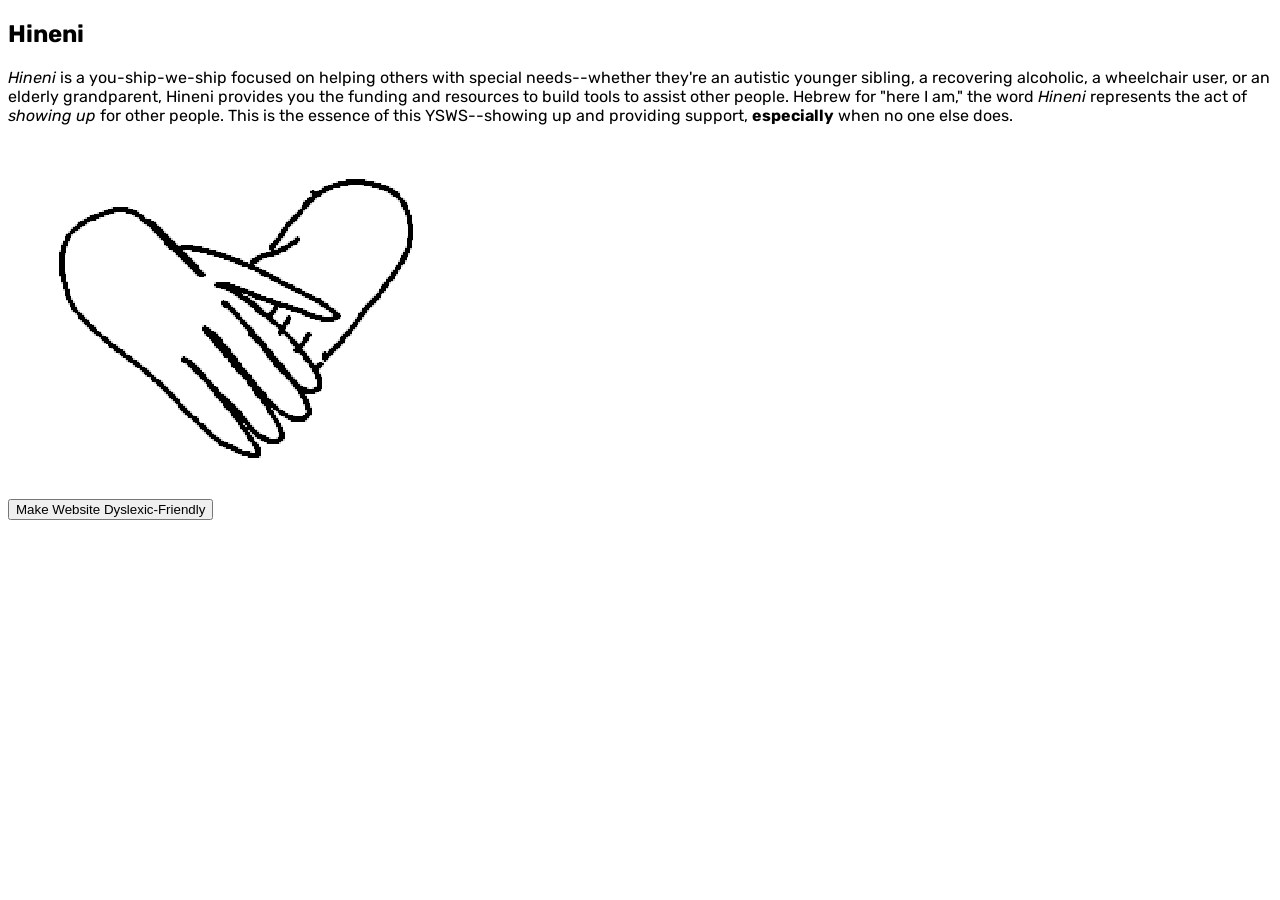
==== index.html @ 04687236 "added title and body text!" ====
<!DOCTYPE html>
<html lang="en">
<head>
    <meta charset="UTF-8">
    <meta name="viewport" content="width=device-width, initial-scale=1.0">
    <link rel="preconnect" href="https://fonts.googleapis.com">
    <link rel="preconnect" href="https://fonts.gstatic.com" crossorigin>
    <link href="https://fonts.googleapis.com/css2?family=Playwrite+IE:wght@100..400&display=swap" rel="stylesheet">
    <link href="https://fonts.googleapis.com/css2?family=Playwrite+IE:wght@100..400&family=Rubik:ital,wght@0,300..900;1,300..900&display=swap" rel="stylesheet">
    <link href="https://fonts.googleapis.com/css2?family=Comic+Neue:ital,wght@0,300;0,400;0,700;1,300;1,400;1,700&family=Playwrite+IE:wght@100..400&family=Rubik:ital,wght@0,500;1,500&display=swap" rel="stylesheet">
    <style>
        body { 
            font-family: "Playwrite Ireland", "Rubik", "Comic Neue", "sans-serif";
                        background-color: var(--background-color);
        }
    </style>

    <link rel="stylesheet" href="styles.css">
    <title>Hineni</title>
</head>
<body>
    <nav> <!-- navigation bar -->

    </nav>


    <!-- MAIN AREA -->
    <main>
        <!-- FIRST LOOK SECTION is basically the section with the title & body paragraph el oh el -->
        <section class = "first-look">
            <div class = "first-text">
                <h2>
                    Hineni
                </h2>
                <p>
                    <i>Hineni</i> is a you-ship-we-ship focused on helping others with special needs--whether they're an autistic younger sibling, a recovering alcoholic, a wheelchair user, or an elderly grandparent, Hineni provides you the funding and resources to build tools to assist other people. 
                    Hebrew for "here I am," the word <i>Hineni</i> represents the act of <i>showing up</i> for other people. This is the essence of this YSWS--showing up and providing support, <strong>especially</strong> when no one else does.
                </p>
            </div>
            <div class = "ysws-logo">
                <img src="images/temp_hineni_logo.png" alt="">
            </div>
        </section>
        <section class = "dyslexic-button">
            <button id = "DyslexicFont">
                Make Website Dyslexic-Friendly
            </button>
            <script src = "script.js"></script>
        </section>
    </main>

</body>
</html>
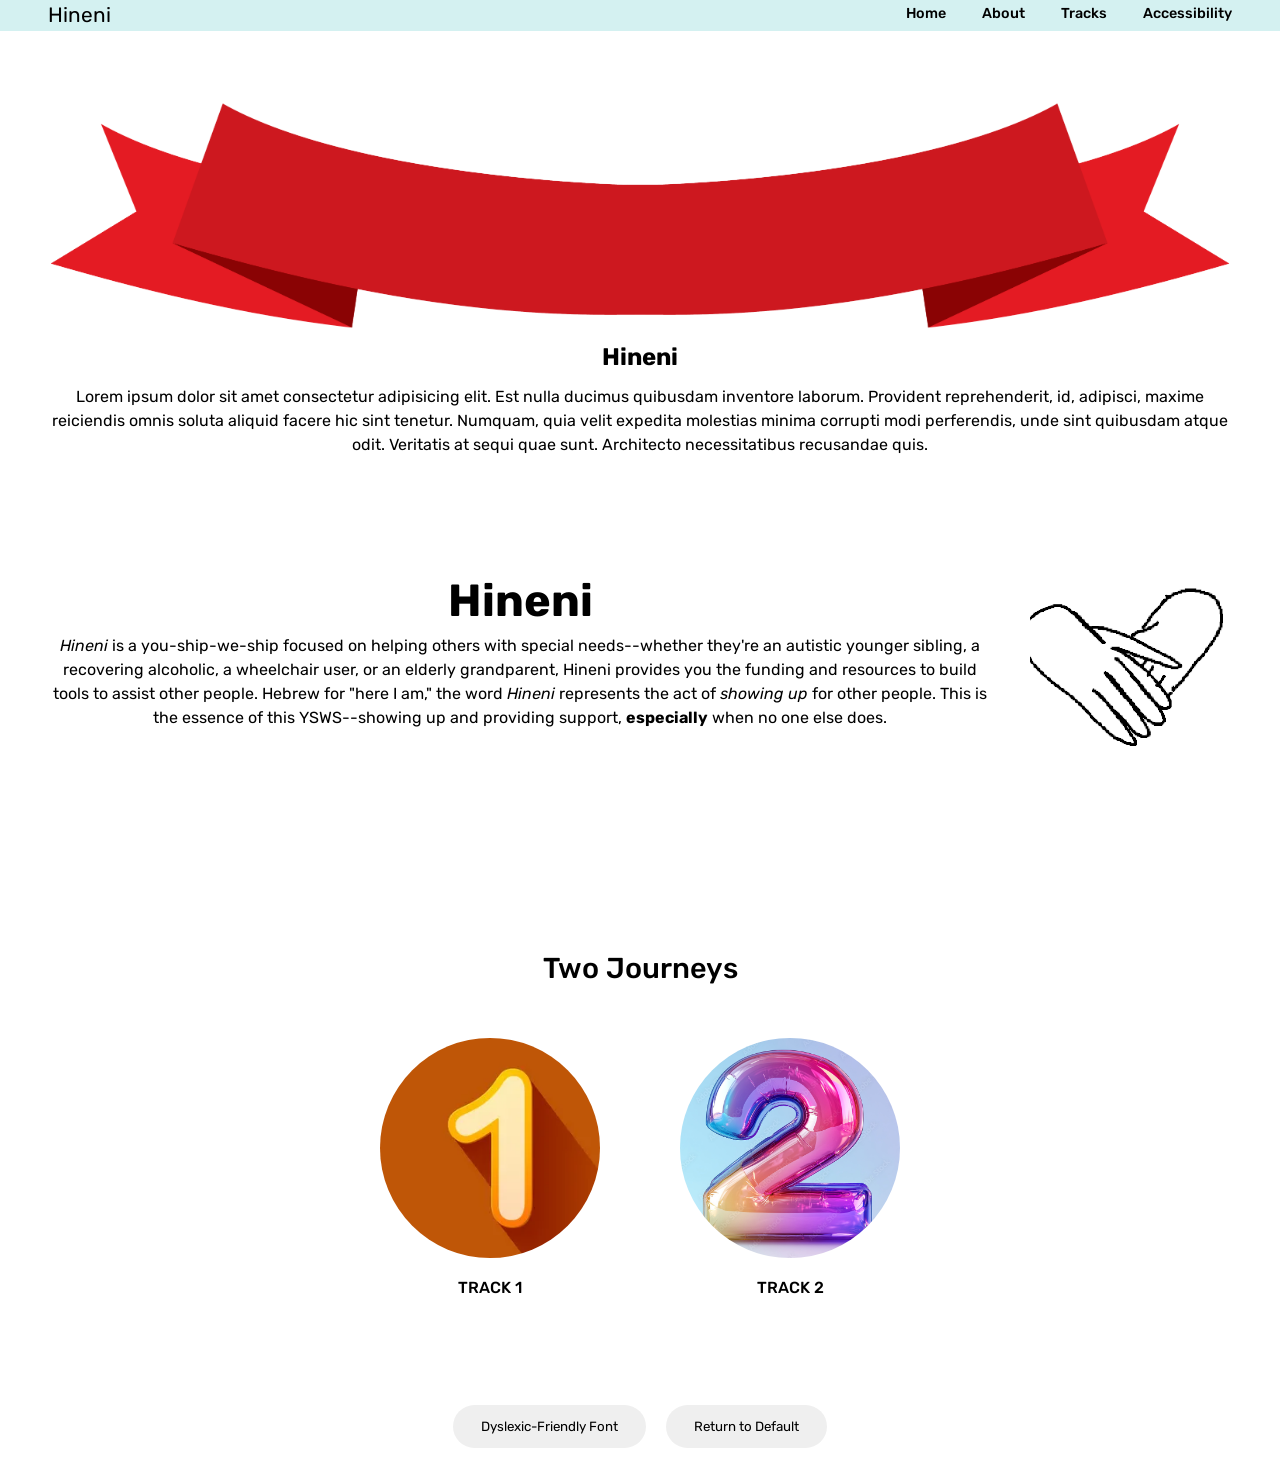
==== commit 289dca11: "i dont know web dev." ====
--- a/index.html
+++ b/index.html
@@ -19,15 +19,34 @@
     <title>Hineni</title>
 </head>
 <body>
-    <nav> <!-- navigation bar -->
-
+    <nav class = "navigation-bar"> <!-- navigation bar -->
+        <a href="#" class = "navigation">
+            Hineni
+        </a>
+        <div class = "navigation-links"> <!-- a few navigation links specifically so that you can scroll down easier -->
+            <a href="#home">Home</a>
+            <a href="#about">About</a>
+            <a href="#tracks">Tracks</a>
+            <a href="#accessibility">Accessibility</a>
+        </div>
     </nav>
 
 
     <!-- MAIN AREA -->
     <main>
+        <!-- HERO SECTION basically just the part where it's briefly explained -->
+        <section id = "home" class = "home-section">
+            <div class = "home-image">
+                <img src="images/red-banner-png-7.png" alt="">
+            </div>
+
+            <h1 class = "home-title">Hineni</h1>
+            <p class = "home-text">Lorem ipsum dolor sit amet consectetur adipisicing elit. Est nulla ducimus quibusdam inventore laborum. Provident reprehenderit, id, adipisci, maxime reiciendis omnis soluta aliquid facere hic sint tenetur. Numquam, quia velit expedita molestias minima corrupti modi perferendis, unde sint quibusdam atque odit. Veritatis at sequi quae sunt. Architecto necessitatibus recusandae quis.</p>
+
+        </section>
+        
         <!-- FIRST LOOK SECTION is basically the section with the title & body paragraph el oh el -->
-        <section class = "first-look">
+        <section id = "about" class = "first-look">
             <div class = "first-text">
                 <h2>
                     Hineni
@@ -41,12 +60,53 @@
                 <img src="images/temp_hineni_logo.png" alt="">
             </div>
         </section>
-        <section class = "dyslexic-button">
-            <button id = "DyslexicFont">
-                Make Website Dyslexic-Friendly
-            </button>
+
+
+
+        <!-- 
+        SECTION 3: PROJECTS/TRACKS AND STUFF 
+        -->
+        <!-- i want this to look like there's two circles, each one taking u to a diff "track" of this ysws -->
+        <section id = "tracks" class = "circles">
+            <h2 class = "tracks-heading">Two Journeys</h2> <!-- this part is the title of the two circles, each of which is a diff track -->
+            <div class = "container"> <!-- the section for all teh content -->
+                <a href="track1.html" class = "track-1">
+                    <div class = "track-1-card">
+                        <img src="images/one-vector.webp" alt="Track1Project" class = "track-1-image">
+                        <span class = "track-1-label">Track 1</span>
+                    </div>
+                </a>
+                <a href="track2.html" class = "track-2">
+                    <div class = "track-2-card">
+                        <img src="images/2-stockimage.jpg" alt="" class = "track-2-image">
+                        <span class = "track-2-label">Track 2</span>
+                    </div>
+
+                </a>
+            </div>
+
+        </section>
+
+
+
+
+        <!-- 
+        SECTION LAST PART
+        dyslexia button 
+         -->
+        <section id = "accessibility" class = "accessibility-section">
+            <div class = "font-buttons">
+                <button id = "DyslexicFont" class = "dyslexic-button">
+                    <span class = "dyslexia-button-text">Dyslexic-Friendly Font</span>
+                </button>
+                <button id = "ReturnDefault" class = "default-button">
+                    Return to Default
+                </button>
+            </div>
             <script src = "script.js"></script>
+                <!-- <script src = "script.js"></script> -->
         </section>
+
     </main>
 
 </body>
--- a/styles.css
+++ b/styles.css
@@ -0,0 +1,274 @@
+:root { 
+    --text-color: #000000; 
+    --background-color: #FFFFFF; 
+    --link-color: #4a76ee; 
+    --nav-bg: #d4f1f1; 
+    --transition: 0.3s
+}
+
+* { 
+    margin: 0; 
+    padding: 0; 
+    box-sizing: border-box; 
+}
+
+html { 
+    scroll-behavior: smooth; /* smooth the scrolling when you click from one button to another and scroll down a page and stuff*/
+}
+
+body { 
+    font-family: "Playwrite Ireland", "Rubik", "Comic Neue", "sans-serif";
+    background-color: var(--background-color);
+    color: var(--text-color);
+    line-height: 1.5; 
+}
+/* 
+.first-look { 
+    text-
+} */
+
+button {
+    font-family: inherit;
+}
+
+img { 
+    display: block; 
+    max-width: 100%; 
+}
+
+/* now onto the NAVIGATION BAR !!! */
+.navigation-bar { /* some typical all things navbar */
+    position: sticky; /* makes the nav bar stick on top */
+    top: 5; 
+    display: flex;
+    align-items: center; 
+    justify-content: space-between;
+    padding: 0 48px;
+    background: var(--nav-bg);
+    /* border-box: 1px solid #000000; */
+}
+
+.navigation-bar .navigation { 
+    font-size: 1.3rem;
+    text-decoration: none; 
+    font-weight: 400; 
+    color: var(--text-color)
+}
+
+.navigation-bar .navigation:hover { 
+    color: var(--link-color);
+}
+
+.navigation { 
+    transition: var(--transition);
+}
+
+.navigation-bar .navigation-links { 
+    font-size: 0.9rem; 
+    gap: 36px;
+    display: flex; 
+    align-items: center;
+    transition: 0.5s;
+}
+
+.navigation-bar .navigation-links a { 
+    font-weight: 500; 
+    text-decoration: none; 
+    padding-bottom: 2px;
+    border-bottom: 2px solid transparent;
+    color: var(--text-color);
+}
+
+.navigation-bar .navigation-links a:hover { 
+    color: var(--link-color);
+}
+
+.navigation-links { 
+    display: flex; 
+    gap: 36px; 
+    align-items: center;
+}
+
+.navigation-links a{ 
+    transition: var(--transition);
+}
+
+
+/* 
+SECTION: THE TOPMOST PART ISH RIGHT BELOW BANNER
+*/
+
+.home-section { 
+    display: flex; 
+    flex-direction: column; 
+    align-items: center; /* aligns the "Hineni" right at the center below the banner */
+    padding: 60px 40px 60px;
+    gap: 0;
+}
+
+.home-section .home-image { 
+    width: 100%; 
+    overflow: hidden;    
+}
+
+.home-section .home-text { 
+    text-align: center; 
+    margin-top: 10px; 
+}
+
+
+
+
+.first-look { 
+    display: flex; /* flexbox display */
+    justify-self: space; 
+    justify-content: center; 
+    text-align: center; /* have the text align in the center based on the height of its parent element */
+    padding: 0 50px; /* no padding on the y-axis, 50 px padding on the x-axis to match our nav bar */
+    margin: 50px 0; /* add spacing between the nav bar and the next section: 50 px on the y-axis, 0 on the x-axis */
+    margin-bottom: 100px; /* gap between hero and next section */
+    gap: 40px; /* a gap of about 40 px between the text and the image */
+}
+
+.first-look .first-text h2 { 
+    text-align: center;
+    font-size: 45px; 
+}
+
+.first-look .first-text { 
+    margin-bottom: 16px; 
+}
+
+.first-look .ysws-logo { 
+    flex-shrink: 0; 
+    width: 200px; 
+    height: 200px; 
+    overflow: hidden; 
+}
+
+.ysws-logo img { 
+    width: 100%; 
+    height: 100%; 
+    object-fit: cover; 
+}
+
+
+/*
+THE TRACKS SECTION -- CIRCLES YAY
+*/
+.circles { 
+    padding: 80px 48px; 
+    display: flex; 
+    flex-direction: column;
+    align-items: center; 
+    gap: 48px; 
+    background-color: var(--background-color);
+}
+
+.tracks-heading { 
+    font-size: 1.8rem; 
+    font-weight: 500; 
+    text-align: center;
+}
+
+.container { 
+    display: flex; 
+    gap: 80px; 
+    justify-content: center; 
+    align-items: center;
+    flex-wrap: wrap;
+}
+
+.track-1 { 
+    text-decoration: none; 
+    color: inherit;
+}
+
+.track-1-card { 
+    display: flex; 
+    flex-direction: column; /* puts "track 1" on the bottom of the image instead of on the side */
+    align-items: center; 
+    gap: 18px; 
+    cursor: pointer;
+}
+
+.track-1-image { 
+    width: 220px; 
+    height: 220px; 
+    object-fit: cover; 
+    border-radius: 50%; 
+}
+
+.track-1-label { 
+    text-decoration: none; 
+    text-transform: uppercase;
+    text-align: center; 
+    font-weight: 500; 
+}
+
+/* TRACK 2 LABEL */
+.track-2 { 
+    text-decoration: none; 
+    color: inherit;
+}
+
+.track-2-card { 
+    display: flex; 
+    flex-direction: column; /* puts "track 1" on the bottom of the image instead of on the side */
+    align-items: center; 
+    gap: 18px; 
+    cursor: pointer;
+}
+
+.track-2-image { 
+    width: 220px; 
+    height: 220px; 
+    object-fit: cover; 
+    border-radius: 50%; 
+}
+
+.track-2-label { 
+    text-decoration: none; 
+    text-transform: uppercase;
+    text-align: center; 
+    font-weight: 500; 
+}
+
+
+
+/*
+SECTION: ACCESSIBILITY (the dyslexia font) 
+*/
+.accessibility-section { 
+    padding: 25px 20px 25px; 
+    flex-direction: column; 
+    align-items: center; 
+    gap: 32px;
+}
+
+.font-buttons { 
+    display: flex; 
+    gap: 20px; 
+    flex-wrap: wrap; 
+    justify-content: center;
+}
+
+.dyslexic-button { 
+    display: flex; 
+    align-items: center; 
+    gap: 12px;
+    padding: 14px 28px;
+    border: none;
+    border-radius: 50px;
+    cursor: pointer;
+}
+
+.default-button { 
+    display: flex; 
+    align-items: center; 
+    gap: 12px;
+    padding: 14px 28px;
+    border: none;
+    border-radius: 50px;
+    cursor: pointer;
+}
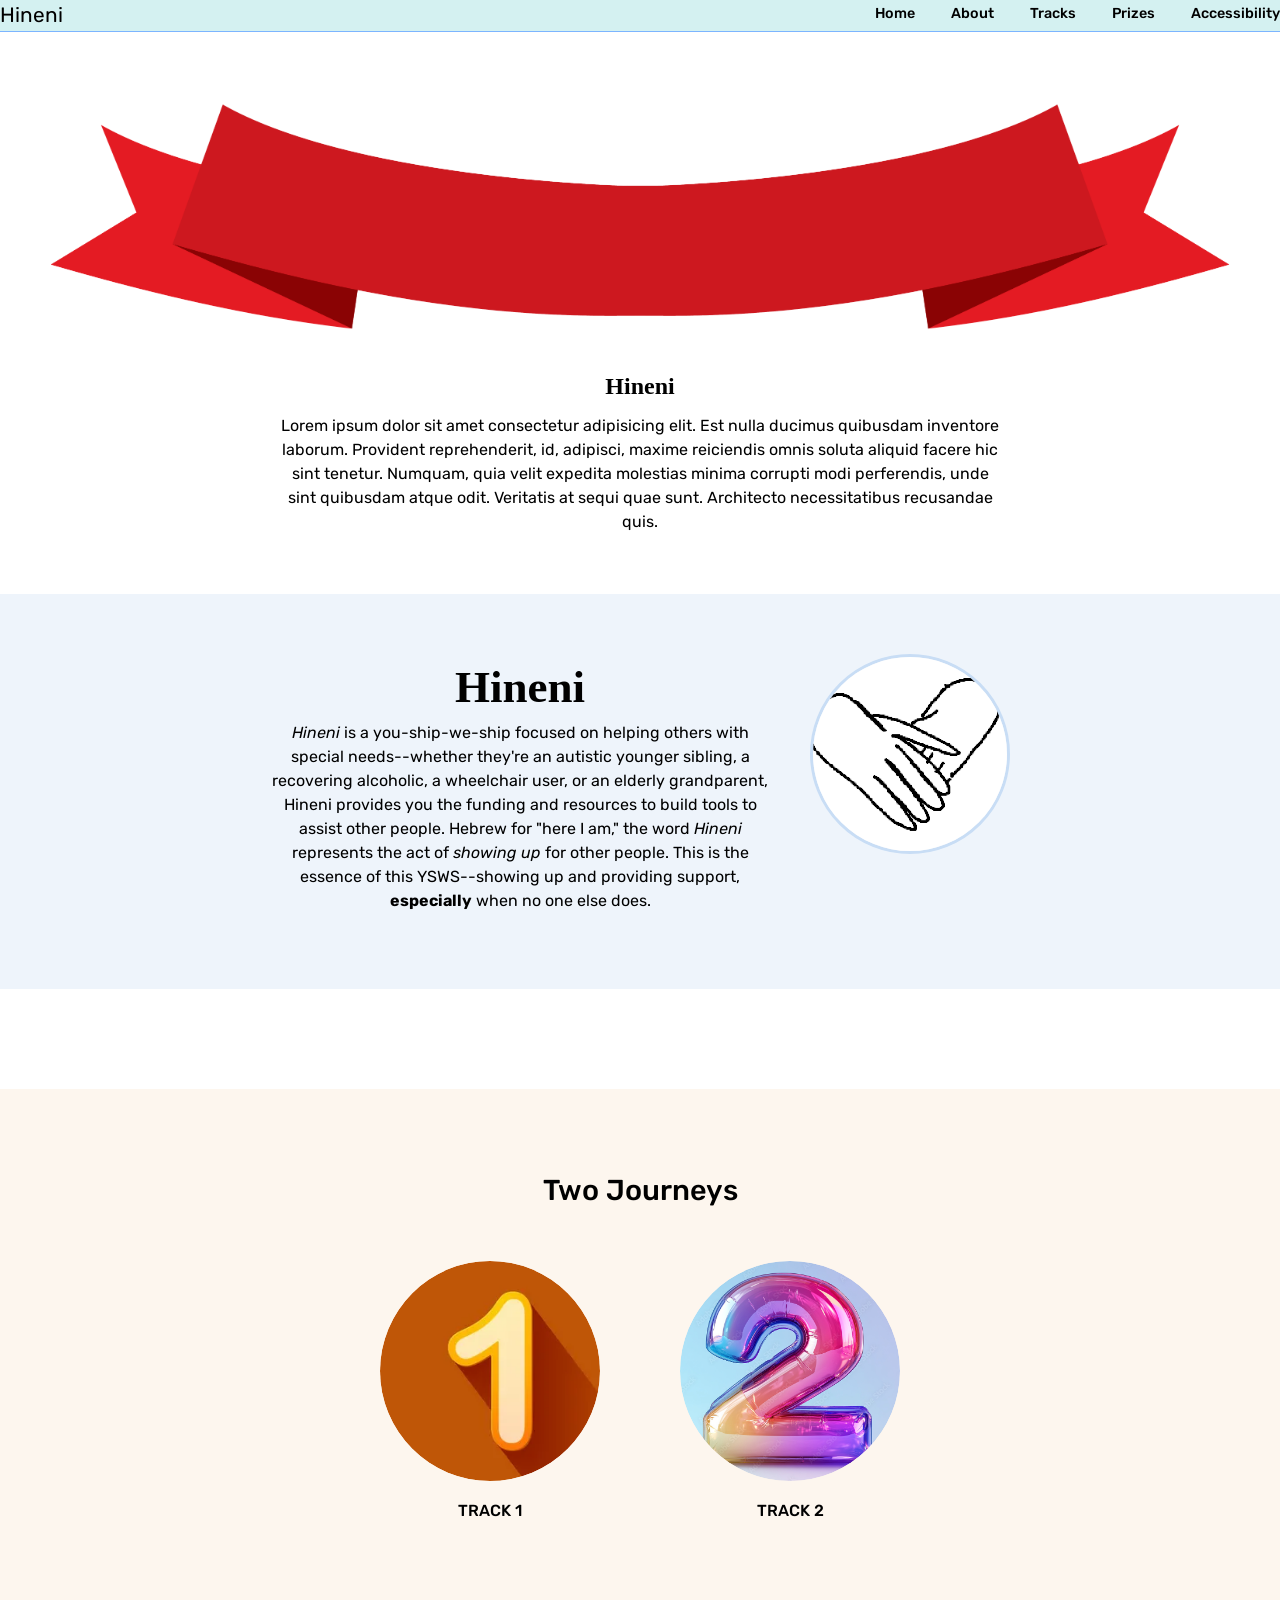
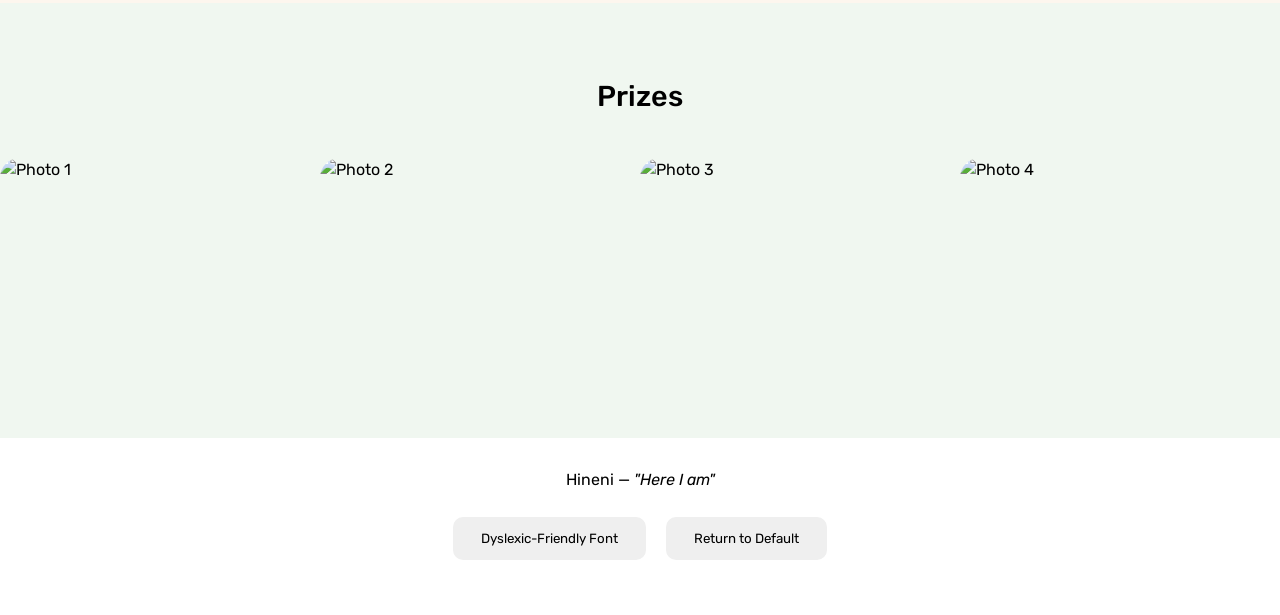
==== commit 8b6c9feb: "added track 1 and track 2 webpage it's now a multi page website woah" ====
--- a/index.html
+++ b/index.html
@@ -27,7 +27,8 @@
             <a href="#home">Home</a>
             <a href="#about">About</a>
             <a href="#tracks">Tracks</a>
-            <a href="#accessibility">Accessibility</a>
+            <a href="#prizes">Prizes</a>
+            <a ref="#accessibility">Accessibility</a>
         </div>
     </nav>
 
@@ -72,29 +73,79 @@
             <div class = "container"> <!-- the section for all teh content -->
                 <a href="track1.html" class = "track-1">
                     <div class = "track-1-card">
-                        <img src="images/one-vector.webp" alt="Track1Project" class = "track-1-image">
+                        <div class = "track-1-wrapper">
+                            <img src="images/one-vector.webp" alt="Track1Project" class = "track-1-image">
+                            <div class = "track-1-hover">
+                                <img src="images/counting-one.jpg" alt="Track 1 preview" class = "track-hover-img">
+                                <span class = "track-hover-label">The Compact</span>
+                            </div>
+                        </div>
                         <span class = "track-1-label">Track 1</span>
                     </div>
                 </a>
                 <a href="track2.html" class = "track-2">
                     <div class = "track-2-card">
-                        <img src="images/2-stockimage.jpg" alt="" class = "track-2-image">
+                        <div class = "track-2-wrapper">
+                            <img src="images/2-stockimage.jpg" alt="" class = "track-2-image">
+                            <div class = "track-2-hover">
+                                <img src="images/counting-two.webp" alt="" class = "track-hover-img">
+                                <span class = "track-hover-label">Kairos</span>
+                            </div>
+                        </div>
                         <span class = "track-2-label">Track 2</span>
                     </div>
-
                 </a>
             </div>
 
         </section>
 
+        <!-- 
+        --
+        PRIZES SECTION HERE
+        --
+        i want an infinite carousel type thing with images yk
+        -->
+        <section id = "prizes" class = "prizes-section">
+            <h2 class = "prizes-heading">Prizes</h2>
+            <div class = "prizes-track-wrapper">
+                <div class = "prizes-track">
+                    <!-- A S**T TON OF IMAGES BECAUSE I DONT KNOW HOW ELSE TO DO THIS -->
+                    <div class="prizes-item"><img src="https://placehold.co/300x200/d4e0f7/4a76ee?text=Photo+1" alt="Photo 1"></div>
+                    <div class="prizes-item"><img src="https://placehold.co/300x200/f7d4d4/bf5a5a?text=Photo+2" alt="Photo 2"></div>
+                    <div class="prizes-item"><img src="https://placehold.co/300x200/d4f1e0/3a9a5c?text=Photo+3" alt="Photo 3"></div>
+                    <div class="prizes-item"><img src="https://placehold.co/300x200/f7f0d4/b89a30?text=Photo+4" alt="Photo 4"></div>
+                    <div class="prizes-item"><img src="https://placehold.co/300x200/ead4f7/8040b0?text=Photo+5" alt="Photo 5"></div>
+                    <div class="prizes-item"><img src="https://placehold.co/300x200/d4eef7/2a7fa0?text=Photo+6" alt="Photo 6"></div>
+                    <div class="prizes-item"><img src="https://placehold.co/300x200/f7d4eb/c0408a?text=Photo+7" alt="Photo 7"></div>
+                    <div class="prizes-item"><img src="https://placehold.co/300x200/d4f7ef/2aaa90?text=Photo+8" alt="Photo 8"></div>
+                    <div class="prizes-item"><img src="https://placehold.co/300x200/f7ead4/c07030?text=Photo+9" alt="Photo 9"></div>
+                    <div class="prizes-item"><img src="https://placehold.co/300x200/d4d4f7/4040c0?text=Photo+10" alt="Photo 10"></div>
+                    <!-- Duplicate set — makes the scroll loop seamless -->
+                    <div class="prizes-item"><img src="https://placehold.co/300x200/d4e0f7/4a76ee?text=Photo+1" alt="Photo 1"></div>
+                    <div class="prizes-item"><img src="https://placehold.co/300x200/f7d4d4/bf5a5a?text=Photo+2" alt="Photo 2"></div>
+                    <div class="prizes-item"><img src="https://placehold.co/300x200/d4f1e0/3a9a5c?text=Photo+3" alt="Photo 3"></div>
+                    <div class="prizes-item"><img src="https://placehold.co/300x200/f7f0d4/b89a30?text=Photo+4" alt="Photo 4"></div>
+                    <div class="prizes-item"><img src="https://placehold.co/300x200/ead4f7/8040b0?text=Photo+5" alt="Photo 5"></div>
+                    <div class="prizes-item"><img src="https://placehold.co/300x200/d4eef7/2a7fa0?text=Photo+6" alt="Photo 6"></div>
+                    <div class="prizes-item"><img src="https://placehold.co/300x200/f7d4eb/c0408a?text=Photo+7" alt="Photo 7"></div>
+                    <div class="prizes-item"><img src="https://placehold.co/300x200/d4f7ef/2aaa90?text=Photo+8" alt="Photo 8"></div>
+                    <div class="prizes-item"><img src="https://placehold.co/300x200/f7ead4/c07030?text=Photo+9" alt="Photo 9"></div>
+                    <div class="prizes-item"><img src="https://placehold.co/300x200/d4d4f7/4040c0?text=Photo+10" alt="Photo 10"></div>
+                </div>
+            </div>
+        </section>
 
 
 
-        <!-- 
-        SECTION LAST PART
-        dyslexia button 
-         -->
-        <section id = "accessibility" class = "accessibility-section">
+
+    </main>
+    <!-- 
+    SECTION LAST PART
+    dyslexia button 
+    -->
+    <footer class = "footer">
+        <p>Hineni — <i>"Here I am"</i></p>
+                <section id = "accessibility" class = "accessibility-section">
             <div class = "font-buttons">
                 <button id = "DyslexicFont" class = "dyslexic-button">
                     <span class = "dyslexia-button-text">Dyslexic-Friendly Font</span>
@@ -106,8 +157,7 @@
             <script src = "script.js"></script>
                 <!-- <script src = "script.js"></script> -->
         </section>
-
-    </main>
+    </footer>
 
 </body>
 </html>
--- a/styles.css
+++ b/styles.css
@@ -4,6 +4,11 @@
     --link-color: #4a76ee; 
     --nav-bg: #d4f1f1; 
     --transition: 0.3s
+    --background-home: #f9f7f4; 
+    --background-about: #eef4fb; 
+    --background-tracks: #fdf6ee; 
+    --background-prizes: #f0f7f0; 
+    --background-accessibility: #fdf0f5; 
 }
 
 * { 
@@ -39,13 +44,15 @@
 /* now onto the NAVIGATION BAR !!! */
 .navigation-bar { /* some typical all things navbar */
     position: sticky; /* makes the nav bar stick on top */
-    top: 5; 
+    top: 0; 
+    z-index: 999; /* so the nav bar doesnt get hidden underneath other stuff */
     display: flex;
     align-items: center; 
     justify-content: space-between;
-    padding: 0 48px;
+    padding: 14 48px;
     background: var(--nav-bg);
     /* border-box: 1px solid #000000; */
+    border-bottom: 1px solid #7cb5ff;
 }
 
 .navigation-bar .navigation { 
@@ -104,6 +111,7 @@
     align-items: center; /* aligns the "Hineni" right at the center below the banner */
     padding: 60px 40px 60px;
     gap: 0;
+    background-color: var(--background-color)
 }
 
 .home-section .home-image { 
@@ -111,9 +119,15 @@
     overflow: hidden;    
 }
 
+.home-section .home-title { /* changes font of title */
+    font-family: "Playwrite IE", serif; 
+    margin-top: 28px; 
+}
+
 .home-section .home-text { 
     text-align: center; 
     margin-top: 10px; 
+    max-width: 720px; /* maximum line length to enhance readability */
 }
 
 
@@ -125,18 +139,24 @@
     justify-content: center; 
     text-align: center; /* have the text align in the center based on the height of its parent element */
     padding: 0 50px; /* no padding on the y-axis, 50 px padding on the x-axis to match our nav bar */
-    margin: 50px 0; /* add spacing between the nav bar and the next section: 50 px on the y-axis, 0 on the x-axis */
+    margin: 0; /* add spacing between the nav bar and the next section: 50 px on the y-axis, 0 on the x-axis */
     margin-bottom: 100px; /* gap between hero and next section */
     gap: 40px; /* a gap of about 40 px between the text and the image */
+    background-color: var(--background-about);
+    padding-top: 60px; 
+    padding-bottom: 60px; /* breather space for the top and bottom */
 }
 
 .first-look .first-text h2 { 
     text-align: center;
     font-size: 45px; 
+    font-family: "Playwrite IE", serif;
+
 }
 
 .first-look .first-text { 
     margin-bottom: 16px; 
+    max-width: 500px; /* constraints on how long the text can get to width-wise */
 }
 
 .first-look .ysws-logo { 
@@ -144,6 +164,8 @@
     width: 200px; 
     height: 200px; 
     overflow: hidden; 
+    border-radius: 50%; /* make logo circular */
+    border: 3px solid #c8ddf5; /* subtle border on the logo */
 }
 
 .ysws-logo img { 
@@ -162,7 +184,7 @@
     flex-direction: column;
     align-items: center; 
     gap: 48px; 
-    background-color: var(--background-color);
+    background-color: var(--background-tracks);
 }
 
 .tracks-heading { 
@@ -179,12 +201,12 @@
     flex-wrap: wrap;
 }
 
-.track-1 { 
+.track-1, .track-2 { 
     text-decoration: none; 
     color: inherit;
 }
 
-.track-1-card { 
+.track-1-card, .track-2-card { 
     display: flex; 
     flex-direction: column; /* puts "track 1" on the bottom of the image instead of on the side */
     align-items: center; 
@@ -192,49 +214,146 @@
     cursor: pointer;
 }
 
-.track-1-image { 
+.track-1-image, .track-2-image { 
     width: 220px; 
     height: 220px; 
     object-fit: cover; 
     border-radius: 50%; 
 }
 
-.track-1-label { 
+.track-1-label, .track-2-label { 
     text-decoration: none; 
     text-transform: uppercase;
     text-align: center; 
     font-weight: 500; 
 }
 
-/* TRACK 2 LABEL */
-.track-2 { 
-    text-decoration: none; 
-    color: inherit;
-}
-
-.track-2-card { 
-    display: flex; 
-    flex-direction: column; /* puts "track 1" on the bottom of the image instead of on the side */
-    align-items: center; 
-    gap: 18px; 
-    cursor: pointer;
-}
-
-.track-2-image { 
+.track-1-wrapper, .track-2-wrapper { 
+    position: relative; 
+    width: 220px; 
+    height: 220px; 
+    border-radius: 50%; 
+    overflow: hidden; 
+}
+
+.track-1-image, .track-2-image { 
     width: 220px; 
     height: 220px; 
     object-fit: cover; 
     border-radius: 50%; 
-}
-
-.track-2-label { 
+    display: block; 
+    transition: opacity 0.35s ease; 
+}
+
+.track-1-hover, .track-2-hover { /* have an overlay when you hover over the track 1 & 2 part */
+    position: absolute; 
+    inset: 0; 
+    justify-content: center; 
+    gap: 10px; 
+    opacity: 0; 
+    transition: opacity 0.35s ease; 
+}
+
+.track-1-wrapper:hover .track-1-hover, .track-2-wrapper:hover .track-2-hover { 
+    opacity: 1;
+}
+
+.track-1-wraper:hover .track-1-image, .track-2-wrapper:hover .track-2-image { 
+    opacity: 0.3
+}
+
+
+.track-hover-img { 
+    border-radius: 50%; 
+    object-fit: cover; 
+}
+
+.track-hover-label { 
+    font-weight: 600; 
+    color: #ffffff;
+}
+
+.track-1-label, .track-2-label { 
     text-decoration: none; 
-    text-transform: uppercase;
     text-align: center; 
     font-weight: 500; 
 }
 
-
+/* 
+SECTION: PRIZES 
+carousel style 
+*/ 
+
+.prizes-section { 
+    padding: 72px 0 80px; 
+    background-color: var(--background-prizes);
+    overflow: hidden; 
+    display: flex; 
+    flex-direction: column; 
+    align-items: center; 
+    gap: 40px;
+}
+
+.prizes-heading { 
+    font-size: 1.8rem; 
+    font-weight: 500;
+    text-align: center; 
+}
+
+.prizes-track-wrapper { 
+    width: 100%; 
+    overflow: hidden; /* hides the scrolling strip */
+    position: relative; 
+}
+
+.prizes-track-wrapper::before, .prizes-track-wrapper::after { 
+    position: ""; 
+    position: absolute; 
+    top: 0; 
+    bottom: 0; 
+    width: 80px; 
+    z-index: 2; 
+    pointer-events: none; 
+}
+
+.prizes-track-wrapper::before { 
+    left: 0; 
+}
+
+.prizes-track-wrapper::after { 
+    right: 0; 
+}
+
+.prizes-track { 
+    display: flex; 
+    gap: 20px; 
+    width: max-content; 
+    animation: scroll-left 32s linear infinite; 
+}
+
+.prizes-item { 
+    flex-shrink: 0; 
+    border-radius: 20px; /* gives a soft rounding effect */
+    overflow: hidden;
+}
+
+
+.prizes-item img { 
+    width: 300px; 
+    height: 200px;
+    transition: transform 0.3s ease;
+    object-fit: cover; 
+    display: block; 
+}
+
+@keyframes scroll-left { /* scroll left animation */
+    0% {transform: translateX(0)}
+    100% {transform: translateX(-50%)} /* basically this moves the strip left by 50% and then jumps back to 0 after you hit photo 10, so that the jump looks invisible */
+}
+
+.prizes-track-wrapper:hover .prizes-track { 
+    animation-play-state: paused; /* if you hover over a picture, it pauses the entire carousel so that you don't have to keep trying to time it just right */
+}
 
 /*
 SECTION: ACCESSIBILITY (the dyslexia font) 
@@ -259,7 +378,7 @@
     gap: 12px;
     padding: 14px 28px;
     border: none;
-    border-radius: 50px;
+    border-radius: 10px;
     cursor: pointer;
 }
 
@@ -269,6 +388,16 @@
     gap: 12px;
     padding: 14px 28px;
     border: none;
-    border-radius: 50px;
+    border-radius: 10px;
     cursor: pointer;
+}
+
+
+/*
+FOOTER SECTION!!! 
+*/
+
+.footer { 
+    padding: 30px 30px;
+    text-align: center;
 }
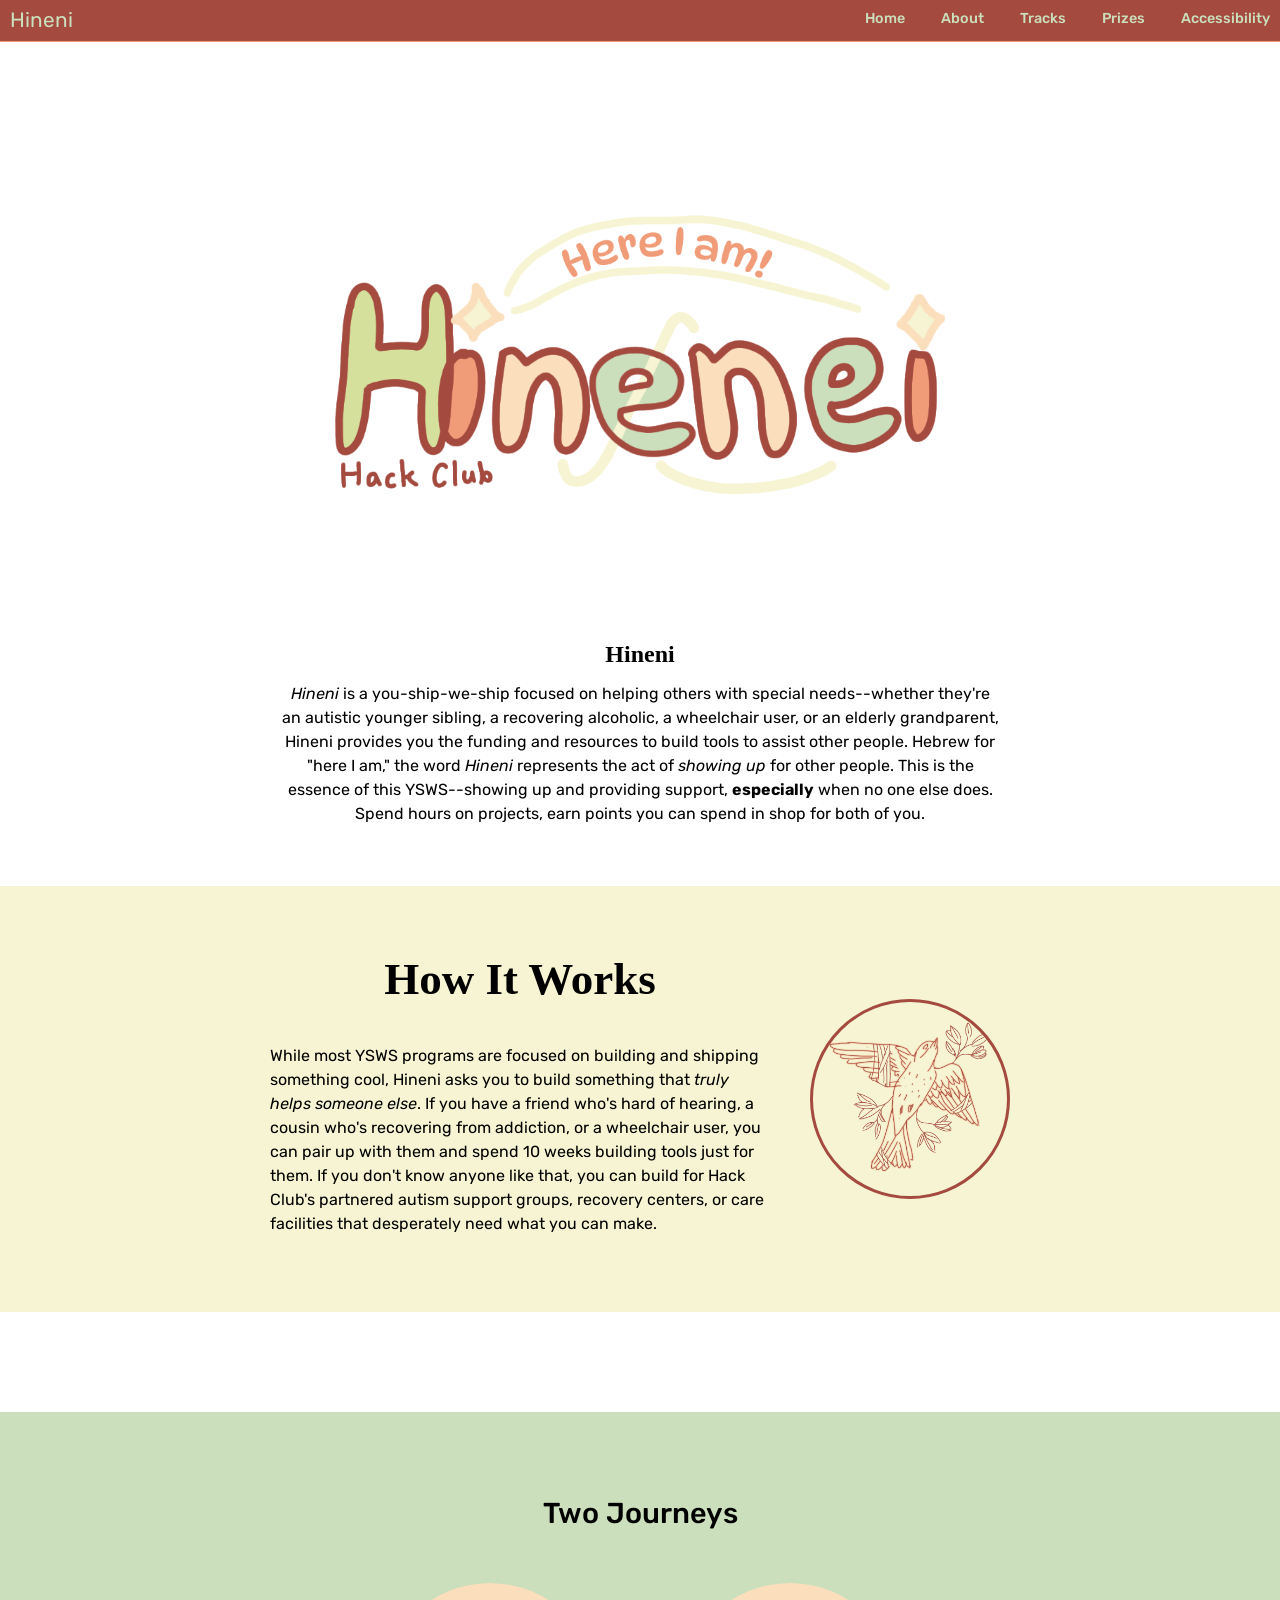
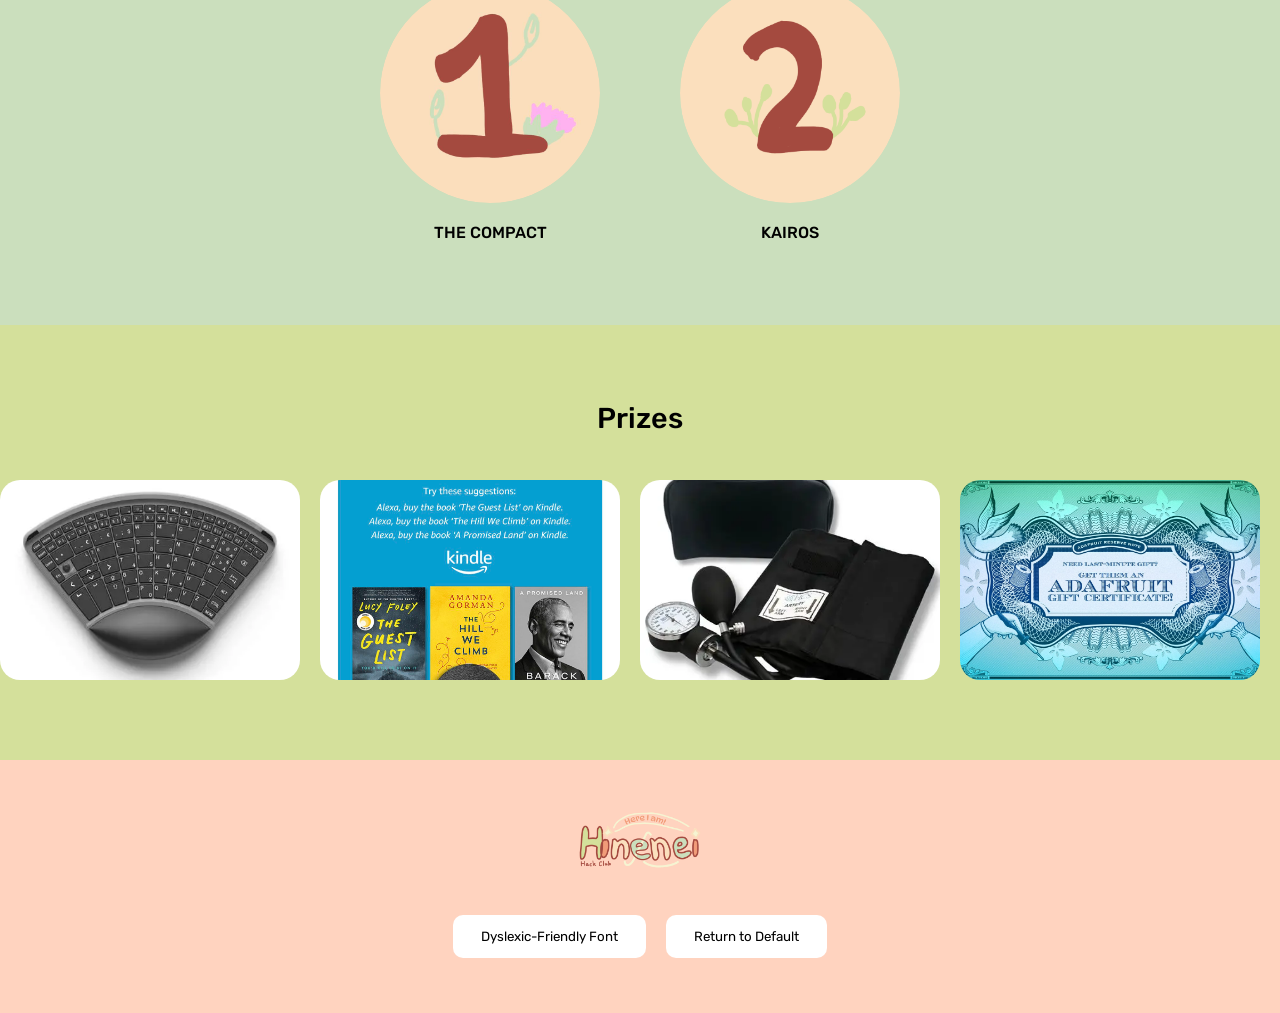
==== commit 7e57dc56: "edited a s**t ton of stuff" ====
--- a/index.html
+++ b/index.html
@@ -28,7 +28,7 @@
             <a href="#about">About</a>
             <a href="#tracks">Tracks</a>
             <a href="#prizes">Prizes</a>
-            <a ref="#accessibility">Accessibility</a>
+            <a href="#accessibility">Accessibility</a>
         </div>
     </nav>
 
@@ -38,11 +38,12 @@
         <!-- HERO SECTION basically just the part where it's briefly explained -->
         <section id = "home" class = "home-section">
             <div class = "home-image">
-                <img src="images/red-banner-png-7.png" alt="">
+                <img src="images/hineni_logo_centered.png" alt="">
             </div>
 
             <h1 class = "home-title">Hineni</h1>
-            <p class = "home-text">Lorem ipsum dolor sit amet consectetur adipisicing elit. Est nulla ducimus quibusdam inventore laborum. Provident reprehenderit, id, adipisci, maxime reiciendis omnis soluta aliquid facere hic sint tenetur. Numquam, quia velit expedita molestias minima corrupti modi perferendis, unde sint quibusdam atque odit. Veritatis at sequi quae sunt. Architecto necessitatibus recusandae quis.</p>
+            <p class = "home-text"><i>Hineni</i> is a you-ship-we-ship focused on helping others with special needs--whether they're an autistic younger sibling, a recovering alcoholic, a wheelchair user, or an elderly grandparent, Hineni provides you the funding and resources to build tools to assist other people. 
+            Hebrew for "here I am," the word <i>Hineni</i> represents the act of <i>showing up</i> for other people. This is the essence of this YSWS--showing up and providing support, <strong>especially</strong> when no one else does. Spend hours on projects, earn points you can spend in shop for both of you.</p>
 
         </section>
         
@@ -50,15 +51,12 @@
         <section id = "about" class = "first-look">
             <div class = "first-text">
                 <h2>
-                    Hineni
+                    How It Works
                 </h2>
-                <p>
-                    <i>Hineni</i> is a you-ship-we-ship focused on helping others with special needs--whether they're an autistic younger sibling, a recovering alcoholic, a wheelchair user, or an elderly grandparent, Hineni provides you the funding and resources to build tools to assist other people. 
-                    Hebrew for "here I am," the word <i>Hineni</i> represents the act of <i>showing up</i> for other people. This is the essence of this YSWS--showing up and providing support, <strong>especially</strong> when no one else does.
-                </p>
+                <p>While most YSWS programs are focused on building and shipping something cool, Hineni asks you to build something that <i>truly helps someone else</i>. If you have a friend who's hard of hearing, a cousin who's recovering from addiction, or a wheelchair user, you can pair up with them and spend 10 weeks building tools just for them. If you don't know anyone like that, you can build for Hack Club's partnered autism support groups, recovery centers, or care facilities that desperately need what you can make.</p>
             </div>
             <div class = "ysws-logo">
-                <img src="images/temp_hineni_logo.png" alt="">
+                <img src="images/birdoutline.png" alt="">
             </div>
         </section>
 
@@ -74,25 +72,25 @@
                 <a href="track1.html" class = "track-1">
                     <div class = "track-1-card">
                         <div class = "track-1-wrapper">
-                            <img src="images/one-vector.webp" alt="Track1Project" class = "track-1-image">
+                            <img src="images/one_drawn_badly.png" alt="Track1Project" class = "track-1-image">
                             <div class = "track-1-hover">
-                                <img src="images/counting-one.jpg" alt="Track 1 preview" class = "track-hover-img">
+                                <img src="images/thecompact.png" alt="Track 1 preview" class = "track-hover-img">
                                 <span class = "track-hover-label">The Compact</span>
                             </div>
                         </div>
-                        <span class = "track-1-label">Track 1</span>
+                        <span class = "track-1-label">The Compact</span>
                     </div>
                 </a>
                 <a href="track2.html" class = "track-2">
                     <div class = "track-2-card">
                         <div class = "track-2-wrapper">
-                            <img src="images/2-stockimage.jpg" alt="" class = "track-2-image">
+                            <img src="images/two_badly_drawn.png" alt="" class = "track-2-image">
                             <div class = "track-2-hover">
-                                <img src="images/counting-two.webp" alt="" class = "track-hover-img">
+                                <img src="images/kairos.png" alt="" class = "track-hover-img">
                                 <span class = "track-hover-label">Kairos</span>
                             </div>
                         </div>
-                        <span class = "track-2-label">Track 2</span>
+                        <span class = "track-2-label">Kairos</span>
                     </div>
                 </a>
             </div>
@@ -110,27 +108,23 @@
             <div class = "prizes-track-wrapper">
                 <div class = "prizes-track">
                     <!-- A S**T TON OF IMAGES BECAUSE I DONT KNOW HOW ELSE TO DO THIS -->
-                    <div class="prizes-item"><img src="https://placehold.co/300x200/d4e0f7/4a76ee?text=Photo+1" alt="Photo 1"></div>
-                    <div class="prizes-item"><img src="https://placehold.co/300x200/f7d4d4/bf5a5a?text=Photo+2" alt="Photo 2"></div>
-                    <div class="prizes-item"><img src="https://placehold.co/300x200/d4f1e0/3a9a5c?text=Photo+3" alt="Photo 3"></div>
-                    <div class="prizes-item"><img src="https://placehold.co/300x200/f7f0d4/b89a30?text=Photo+4" alt="Photo 4"></div>
-                    <div class="prizes-item"><img src="https://placehold.co/300x200/ead4f7/8040b0?text=Photo+5" alt="Photo 5"></div>
-                    <div class="prizes-item"><img src="https://placehold.co/300x200/d4eef7/2a7fa0?text=Photo+6" alt="Photo 6"></div>
-                    <div class="prizes-item"><img src="https://placehold.co/300x200/f7d4eb/c0408a?text=Photo+7" alt="Photo 7"></div>
-                    <div class="prizes-item"><img src="https://placehold.co/300x200/d4f7ef/2aaa90?text=Photo+8" alt="Photo 8"></div>
-                    <div class="prizes-item"><img src="https://placehold.co/300x200/f7ead4/c07030?text=Photo+9" alt="Photo 9"></div>
-                    <div class="prizes-item"><img src="https://placehold.co/300x200/d4d4f7/4040c0?text=Photo+10" alt="Photo 10"></div>
+                    <div class="prizes-item"><img src="images/prizes/prize1.webp" alt="Photo 1"></div>
+                    <div class="prizes-item"><img src="images/prizes/prize2.jpg" alt="Photo 2"></div>
+                    <div class="prizes-item"><img src="images/prizes/prize3.webp" alt="Photo 3"></div>
+                    <div class="prizes-item"><img src="images/prizes/prize4.jpg" alt="Photo 4"></div>
+                    <div class="prizes-item"><img src="images/prizes/prize5.jpg" alt="Photo 5"></div>
+                    <div class="prizes-item"><img src="images/prizes/prize6.webp" alt="Photo 6"></div>
+                    <div class="prizes-item"><img src="images/prizes/prize7.webp" alt="Photo 7"></div>
+                    <div class="prizes-item"><img src="images/prizes/prize8.webp" alt="Photo 8"></div>
                     <!-- Duplicate set — makes the scroll loop seamless -->
-                    <div class="prizes-item"><img src="https://placehold.co/300x200/d4e0f7/4a76ee?text=Photo+1" alt="Photo 1"></div>
-                    <div class="prizes-item"><img src="https://placehold.co/300x200/f7d4d4/bf5a5a?text=Photo+2" alt="Photo 2"></div>
-                    <div class="prizes-item"><img src="https://placehold.co/300x200/d4f1e0/3a9a5c?text=Photo+3" alt="Photo 3"></div>
-                    <div class="prizes-item"><img src="https://placehold.co/300x200/f7f0d4/b89a30?text=Photo+4" alt="Photo 4"></div>
-                    <div class="prizes-item"><img src="https://placehold.co/300x200/ead4f7/8040b0?text=Photo+5" alt="Photo 5"></div>
-                    <div class="prizes-item"><img src="https://placehold.co/300x200/d4eef7/2a7fa0?text=Photo+6" alt="Photo 6"></div>
-                    <div class="prizes-item"><img src="https://placehold.co/300x200/f7d4eb/c0408a?text=Photo+7" alt="Photo 7"></div>
-                    <div class="prizes-item"><img src="https://placehold.co/300x200/d4f7ef/2aaa90?text=Photo+8" alt="Photo 8"></div>
-                    <div class="prizes-item"><img src="https://placehold.co/300x200/f7ead4/c07030?text=Photo+9" alt="Photo 9"></div>
-                    <div class="prizes-item"><img src="https://placehold.co/300x200/d4d4f7/4040c0?text=Photo+10" alt="Photo 10"></div>
+                    <div class="prizes-item"><img src="images/prizes/prize1.webp" alt="Photo 1"></div>
+                    <div class="prizes-item"><img src="images/prizes/prize2.jpg" alt="Photo 2"></div>
+                    <div class="prizes-item"><img src="images/prizes/prize3.webp" alt="Photo 3"></div>
+                    <div class="prizes-item"><img src="images/prizes/prize4.jpg" alt="Photo 4"></div>
+                    <div class="prizes-item"><img src="images/prizes/prize5.jpg" alt="Photo 5"></div>
+                    <div class="prizes-item"><img src="images/prizes/prize6.webp" alt="Photo 6"></div>
+                    <div class="prizes-item"><img src="images/prizes/prize7.webp" alt="Photo 7"></div>
+                    <div class="prizes-item"><img src="images/prizes/prize8.webp" alt="Photo 8"></div>
                 </div>
             </div>
         </section>
@@ -144,7 +138,7 @@
     dyslexia button 
     -->
     <footer class = "footer">
-        <p>Hineni — <i>"Here I am"</i></p>
+        <img src="images/hineni_logo_centered.png" alt="" class = "footer-img">
                 <section id = "accessibility" class = "accessibility-section">
             <div class = "font-buttons">
                 <button id = "DyslexicFont" class = "dyslexic-button">
--- a/styles.css
+++ b/styles.css
@@ -2,13 +2,15 @@
     --text-color: #000000; 
     --background-color: #FFFFFF; 
     --link-color: #4a76ee; 
-    --nav-bg: #d4f1f1; 
-    --transition: 0.3s
+    --nav-bg: #a44a3f; 
+    --transition: 0.3s;
     --background-home: #f9f7f4; 
-    --background-about: #eef4fb; 
-    --background-tracks: #fdf6ee; 
-    --background-prizes: #f0f7f0; 
+    --background-about: #f6f4d2; 
+    --background-tracks: #cbdfbd; 
+    --background-prizes: #d4e09b; 
     --background-accessibility: #fdf0f5; 
+    --nav-links: #f6f4d2;
+    --footer-background: #ffd3bf;
 }
 
 * { 
@@ -49,25 +51,26 @@
     display: flex;
     align-items: center; 
     justify-content: space-between;
-    padding: 14 48px;
+    padding: 5px 10px 5px;
     background: var(--nav-bg);
     /* border-box: 1px solid #000000; */
-    border-bottom: 1px solid #7cb5ff;
+    border-bottom: 1px solid #f19c79;
 }
 
 .navigation-bar .navigation { 
     font-size: 1.3rem;
     text-decoration: none; 
     font-weight: 400; 
-    color: var(--text-color)
+    color: #cbdfbd
 }
 
 .navigation-bar .navigation:hover { 
-    color: var(--link-color);
+    color: var(--nav-links);
 }
 
 .navigation { 
     transition: var(--transition);
+    
 }
 
 .navigation-bar .navigation-links { 
@@ -76,6 +79,8 @@
     display: flex; 
     align-items: center;
     transition: 0.5s;
+    
+    
 }
 
 .navigation-bar .navigation-links a { 
@@ -83,11 +88,11 @@
     text-decoration: none; 
     padding-bottom: 2px;
     border-bottom: 2px solid transparent;
-    color: var(--text-color);
+    color: #cbdfbd;
 }
 
 .navigation-bar .navigation-links a:hover { 
-    color: var(--link-color);
+    color: var(--nav-links);
 }
 
 .navigation-links { 
@@ -115,8 +120,22 @@
 }
 
 .home-section .home-image { 
+    max-width: 900px;
     width: 100%; 
-    overflow: hidden;    
+    overflow: hidden;
+    /* object-fit: cover;  */
+    display: block; 
+    margin-left: auto; 
+    margin-right: auto;
+}
+
+.home-section .home-image img { 
+    width: 100%; 
+    height: auto; 
+    object-fit: cover; 
+    display: block; 
+    margin-left: auto;
+    margin-right: auto;
 }
 
 .home-section .home-title { /* changes font of title */
@@ -135,9 +154,8 @@
 
 .first-look { 
     display: flex; /* flexbox display */
-    justify-self: space; 
     justify-content: center; 
-    text-align: center; /* have the text align in the center based on the height of its parent element */
+    align-items: center; /* have the text align in the center based on the height of its parent element */
     padding: 0 50px; /* no padding on the y-axis, 50 px padding on the x-axis to match our nav bar */
     margin: 0; /* add spacing between the nav bar and the next section: 50 px on the y-axis, 0 on the x-axis */
     margin-bottom: 100px; /* gap between hero and next section */
@@ -151,7 +169,7 @@
     text-align: center;
     font-size: 45px; 
     font-family: "Playwrite IE", serif;
-
+    margin-bottom: 30px;
 }
 
 .first-look .first-text { 
@@ -165,7 +183,7 @@
     height: 200px; 
     overflow: hidden; 
     border-radius: 50%; /* make logo circular */
-    border: 3px solid #c8ddf5; /* subtle border on the logo */
+    border: 3px solid #a44a3f; /* subtle border on the logo */
 }
 
 .ysws-logo img { 
@@ -248,6 +266,9 @@
 .track-1-hover, .track-2-hover { /* have an overlay when you hover over the track 1 & 2 part */
     position: absolute; 
     inset: 0; 
+    /* display: flex; 
+    flex-direction: column;
+    align-items: center; */
     justify-content: center; 
     gap: 10px; 
     opacity: 0; 
@@ -348,7 +369,7 @@
 
 @keyframes scroll-left { /* scroll left animation */
     0% {transform: translateX(0)}
-    100% {transform: translateX(-50%)} /* basically this moves the strip left by 50% and then jumps back to 0 after you hit photo 10, so that the jump looks invisible */
+    100% {transform: translateX(-50%)} /* basically this moves the strip left by 50% and then jumps back to 0 after you hit photo 8, so that the jump looks invisible */
 }
 
 .prizes-track-wrapper:hover .prizes-track { 
@@ -363,6 +384,7 @@
     flex-direction: column; 
     align-items: center; 
     gap: 32px;
+    
 }
 
 .font-buttons { 
@@ -370,6 +392,7 @@
     gap: 20px; 
     flex-wrap: wrap; 
     justify-content: center;
+    
 }
 
 .dyslexic-button { 
@@ -380,6 +403,7 @@
     border: none;
     border-radius: 10px;
     cursor: pointer;
+    background-color: #ffffff;
 }
 
 .default-button { 
@@ -390,6 +414,7 @@
     border: none;
     border-radius: 10px;
     cursor: pointer;
+    background-color: #ffffff;
 }
 
 
@@ -400,4 +425,56 @@
 .footer { 
     padding: 30px 30px;
     text-align: center;
+    background-color: var(--footer-background);
+}
+
+.footer-img { 
+    width: 300;
+    height: 100px;
+    object-fit: fill; 
+    display: block; /* display: block + auto margins centers it */
+    margin-left: auto; 
+    margin-right: auto;
+}
+
+
+/* RESPONSIVENESS SECTION */
+@media (max-width: 768px) { 
+    .navigation-bar { 
+        padding: 8px 16px; 
+    }
+
+    .navigation-bar .navigation-links { 
+        gap: 14px; 
+        font-size: 0.78rem; 
+    }
+
+    .home-section { 
+        padding: 32px 16px 40px;
+    }
+
+    .first-look { 
+        flex-direction: column-reverse;
+        align-items: center; 
+        padding: 40px 20px; 
+        gap: 20px;
+    }
+
+
+}
+
+@media (max-width: 480px) { 
+    .navigation-bar .navigation-links { 
+        gap: 10px; 
+        font-size: 0.72rem; 
+    }
+
+    .first-look .first-text h2 { 
+        font-size: 32px;
+    }
+
+    .container { 
+        flex-direction: column; 
+        gap: 32px;
+    }
 }
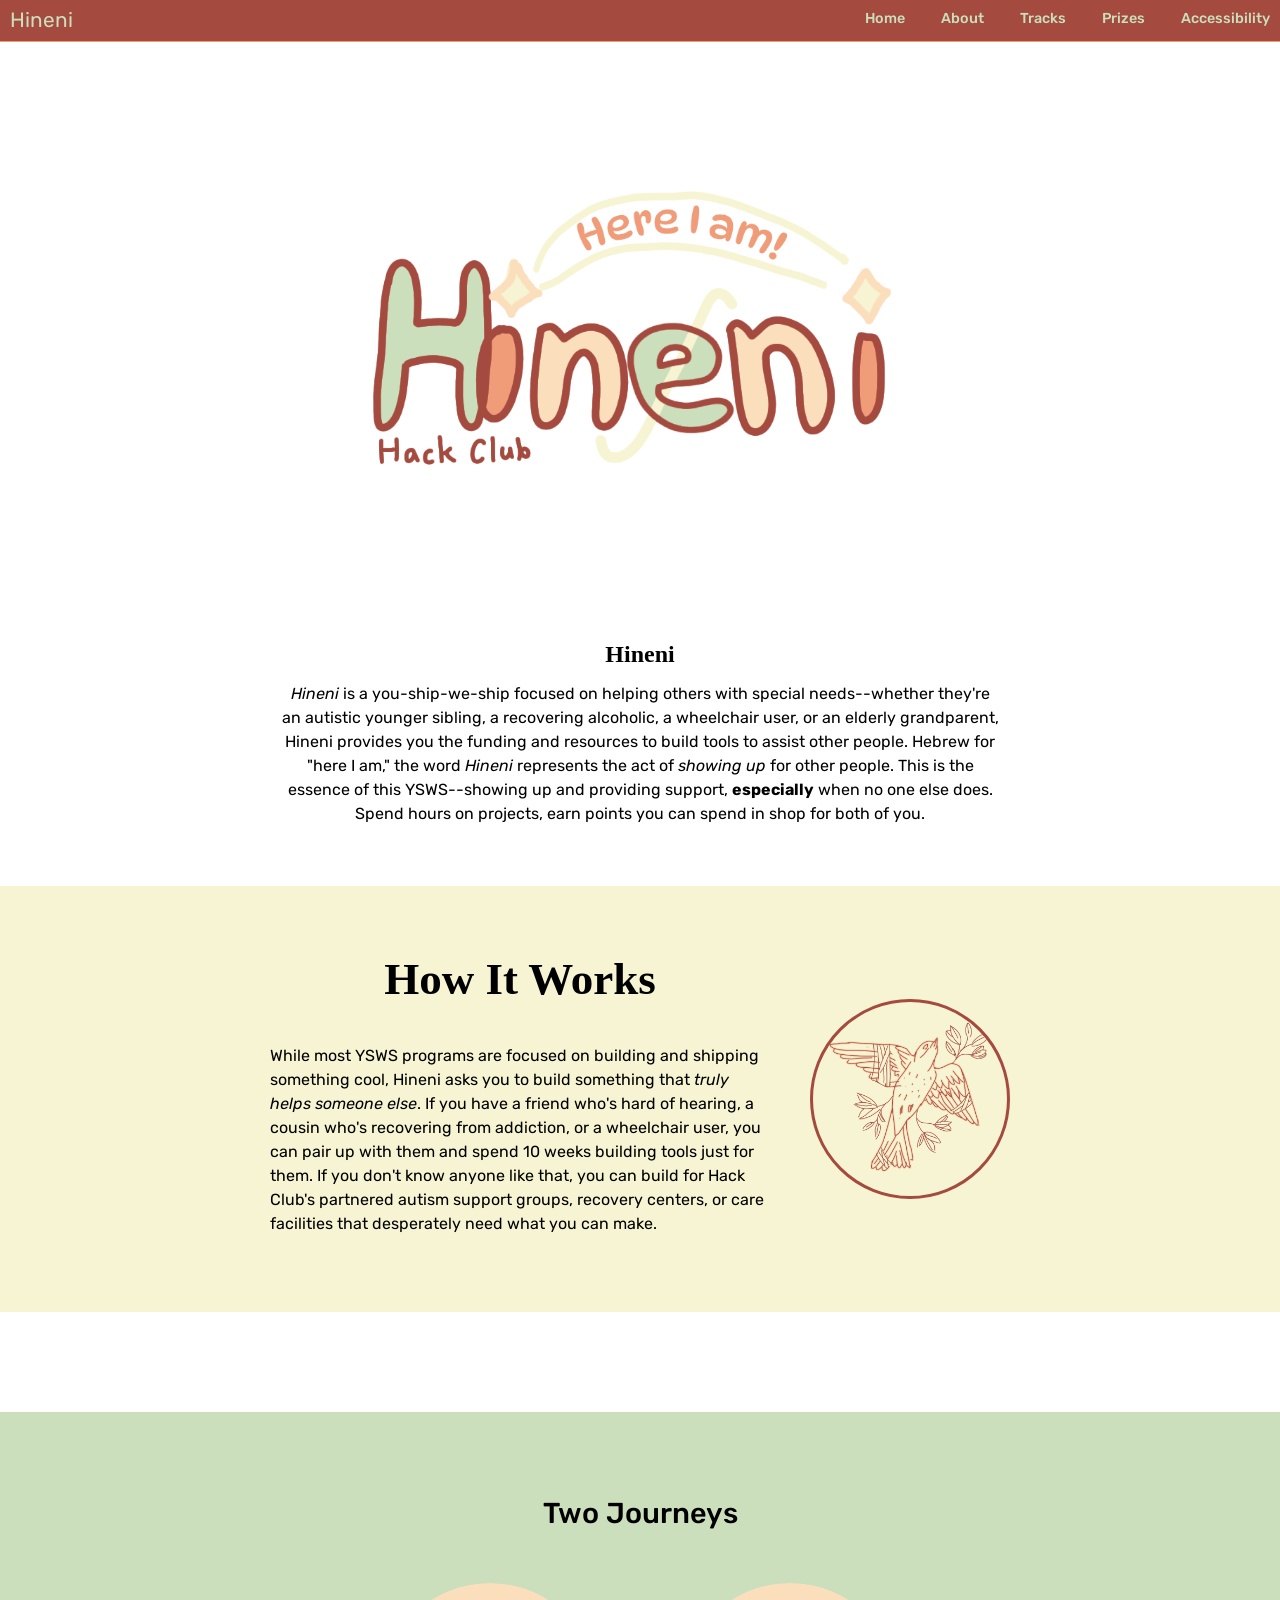
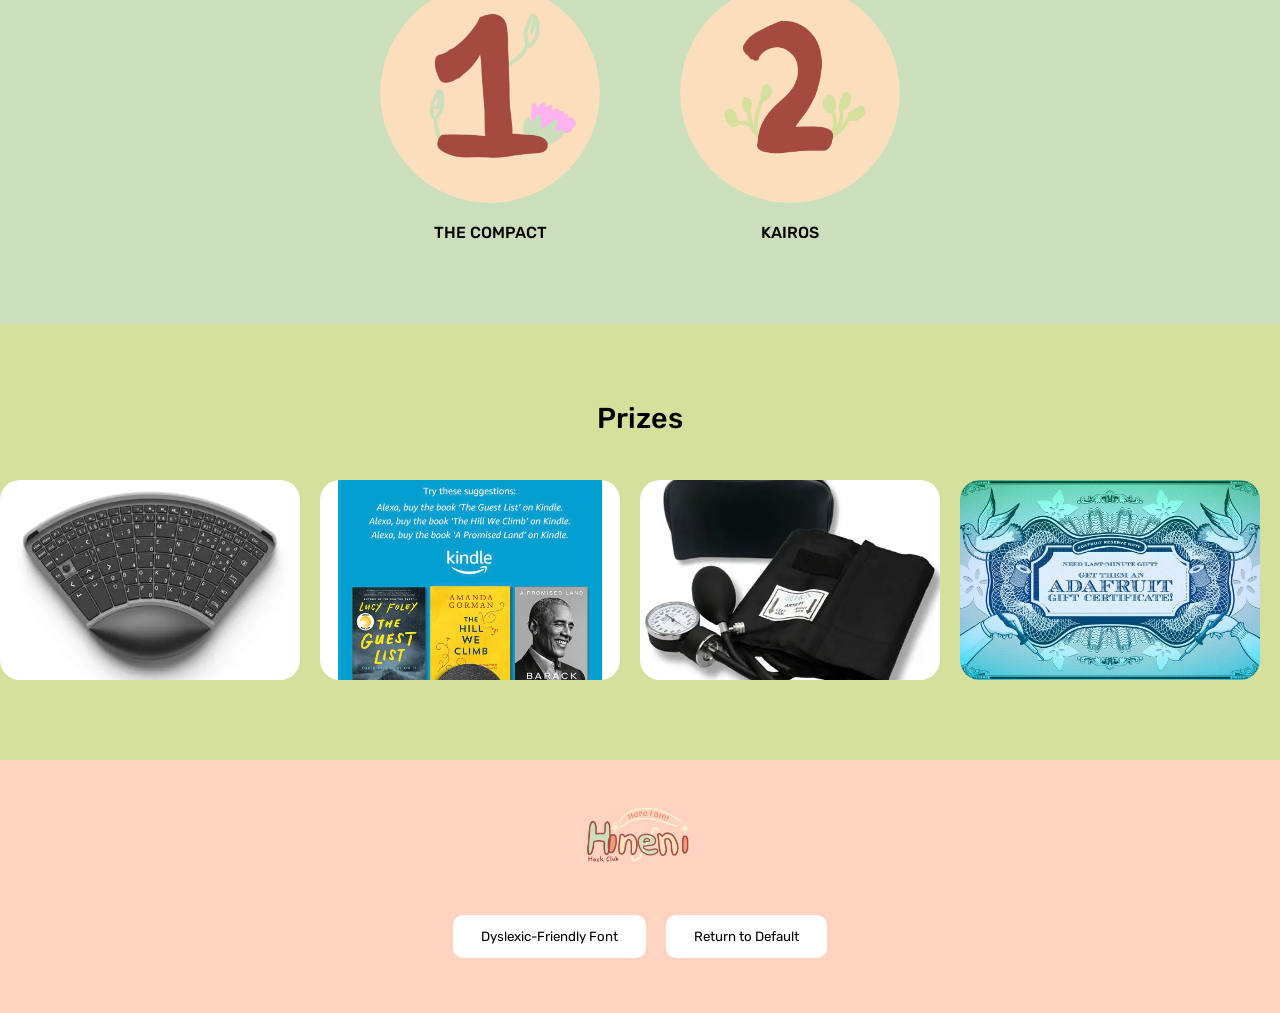
==== commit 5b93df3b: "i realized i spelled the logo wrong." ====
--- a/index.html
+++ b/index.html
@@ -38,7 +38,7 @@
         <!-- HERO SECTION basically just the part where it's briefly explained -->
         <section id = "home" class = "home-section">
             <div class = "home-image">
-                <img src="images/hineni_logo_centered.png" alt="">
+                <img src="images/hineni_logo_2.png" alt="">
             </div>
 
             <h1 class = "home-title">Hineni</h1>
@@ -138,7 +138,7 @@
     dyslexia button 
     -->
     <footer class = "footer">
-        <img src="images/hineni_logo_centered.png" alt="" class = "footer-img">
+        <img src="images/hineni_logo_2.png" alt="" class = "footer-img">
                 <section id = "accessibility" class = "accessibility-section">
             <div class = "font-buttons">
                 <button id = "DyslexicFont" class = "dyslexic-button">
